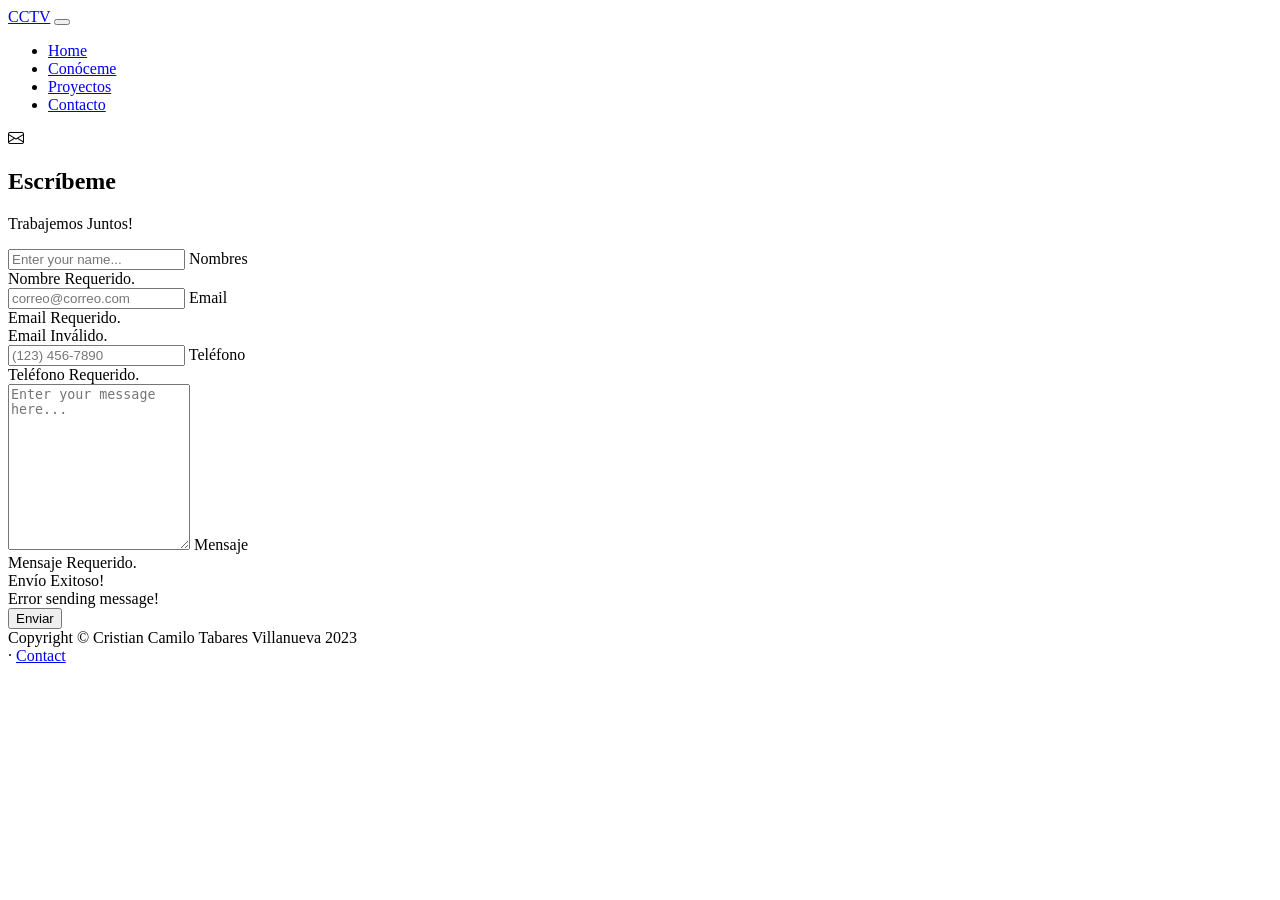
==== contact.html @ 469975e8 "Primera versión del Portafolio personal" ====
<!DOCTYPE html>
<html lang="en">
    <head>
        <meta charset="utf-8" />
        <meta name="viewport" content="width=device-width, initial-scale=1, shrink-to-fit=no" />
        <meta name="description" content />
        <meta name="author" content />
        <title>HV - Cristian Camilo Tabares Villanueva</title>
        <!-- Favicon-->
        <link rel="icon" type="image/x-icon" href="assets/favicon.ico" />
        <!-- Custom Google font-->
        <link rel="preconnect" href="https://fonts.googleapis.com" />
        <link rel="preconnect" href="https://fonts.gstatic.com" crossorigin />
        <link href="https://fonts.googleapis.com/css2?family=Plus+Jakarta+Sans:wght@100;200;300;400;500;600;700;800;900&amp;display=swap" rel="stylesheet" />
        <!-- Bootstrap icons-->
        <link href="https://cdn.jsdelivr.net/npm/bootstrap-icons@1.8.1/font/bootstrap-icons.css" rel="stylesheet" />
        <!-- Core theme CSS (includes Bootstrap)-->
        <link href="css/styles.css" rel="stylesheet" />
    </head>
    <body class="d-flex flex-column">
        <main class="flex-shrink-0">
            <!-- Navigation-->
            <nav class="navbar navbar-expand-lg navbar-light bg-white py-3">
                <div class="container px-5">
                    <a class="navbar-brand" href="index.html"><span class="fw-bolder text-primary">CCTV</span></a>
                    <button class="navbar-toggler" type="button" data-bs-toggle="collapse" data-bs-target="#navbarSupportedContent" aria-controls="navbarSupportedContent" aria-expanded="false" aria-label="Toggle navigation"><span class="navbar-toggler-icon"></span></button>
                    <div class="collapse navbar-collapse" id="navbarSupportedContent">
                        <ul class="navbar-nav ms-auto mb-2 mb-lg-0 small fw-bolder">
                            <li class="nav-item"><a class="nav-link" href="index.html">Home</a></li>
                            <li class="nav-item"><a class="nav-link" href="resume.html">Conóceme</a></li>
                            <li class="nav-item"><a class="nav-link" href="projects.html">Proyectos</a></li>
                            <li class="nav-item"><a class="nav-link" href="contact.html">Contacto</a></li>
                        </ul>
                    </div>
                </div>
            </nav>
            <!-- Page content-->
            <section class="py-5">
                <div class="container px-5">
                    <!-- Contact form-->
                    <div class="bg-light rounded-4 py-5 px-4 px-md-5">
                        <div class="text-center mb-5">
                            <div class="feature bg-primary bg-gradient-primary-to-secondary text-white rounded-3 mb-3"><i class="bi bi-envelope"></i></div>
                            <h1 class="fw-bolder">Escríbeme</h1>
                            <p class="lead fw-normal text-muted mb-0">Trabajemos Juntos!</p>
                        </div>
                        <div class="row gx-5 justify-content-center">
                            <div class="col-lg-8 col-xl-6">
                                <!-- * * * * * * * * * * * * * * *-->
                                <!-- * * SB Forms Contact Form * *-->
                                <!-- * * * * * * * * * * * * * * *-->
                                <!-- This form is pre-integrated with SB Forms.-->
                                <!-- To make this form functional, sign up at-->
                                <!-- https://startbootstrap.com/solution/contact-forms-->
                                <!-- to get an API token!-->
                                <form id="contactForm" data-sb-form-api-token="API_TOKEN">
                                    <!-- Name input-->
                                    <div class="form-floating mb-3">
                                        <input class="form-control" id="name" type="text" placeholder="Enter your name..." data-sb-validations="required" />
                                        <label for="name">Nombres</label>
                                        <div class="invalid-feedback" data-sb-feedback="name:required">Nombre Requerido.</div>
                                    </div>
                                    <!-- Email address input-->
                                    <div class="form-floating mb-3">
                                        <input class="form-control" id="email" type="email" placeholder="correo@correo.com" data-sb-validations="required,email" />
                                        <label for="email">Email</label>
                                        <div class="invalid-feedback" data-sb-feedback="email:required">Email Requerido.</div>
                                        <div class="invalid-feedback" data-sb-feedback="email:email">Email Inválido.</div>
                                    </div>
                                    <!-- Phone number input-->
                                    <div class="form-floating mb-3">
                                        <input class="form-control" id="phone" type="tel" placeholder="(123) 456-7890" data-sb-validations="required" />
                                        <label for="phone">Teléfono</label>
                                        <div class="invalid-feedback" data-sb-feedback="phone:required">Teléfono Requerido.</div>
                                    </div>
                                    <!-- Message input-->
                                    <div class="form-floating mb-3">
                                        <textarea class="form-control" id="message" type="text" placeholder="Enter your message here..." style="height: 10rem" data-sb-validations="required"></textarea>
                                        <label for="message">Mensaje</label>
                                        <div class="invalid-feedback" data-sb-feedback="message:required">Mensaje Requerido.</div>
                                    </div>
                                    <!-- Submit success message-->
                                    <!---->
                                    <!-- This is what your users will see when the form-->
                                    <!-- has successfully submitted-->
                                    <div class="d-none" id="submitSuccessMessage">
                                        <div class="text-center mb-3">
                                            <div class="fw-bolder">Envío Exitoso!</div>
                                            <!-- <a href="https://startbootstrap.com/solution/contact-forms">https://startbootstrap.com/solution/contact-forms</a> -->
                                        </div>
                                    </div>
                                    <!-- Submit error message-->
                                    <!---->
                                    <!-- This is what your users will see when there is-->
                                    <!-- an error submitting the form-->
                                    <div class="d-none" id="submitErrorMessage"><div class="text-center text-danger mb-3">Error sending message!</div></div>
                                    <!-- Submit Button-->
                                    <div class="d-grid"><button class="btn btn-primary btn-lg disabled" id="submitButton" href="mailto:cktv8822@gmail.com" type="submit">Enviar</button></div>
                                </form>
                            </div>
                        </div>
                    </div>
                </div>
            </section>
        </main>
        <!-- Footer-->
        <footer class="bg-white py-4 mt-auto">
            <div class="container px-5">
                <div class="row align-items-center justify-content-between flex-column flex-sm-row">
                    <div class="col-auto"><div class="small m-0">Copyright &copy; Cristian Camilo Tabares Villanueva 2023</div></div>
                    <div class="col-auto">
                        <!-- <a class="small" href="#!">Privacy</a>
                        <span class="mx-1">&middot;</span>
                        <a class="small" href="#!">Terms</a> -->
                        <span class="mx-1">&middot;</span>
                        <a class="small" href="mailto:cktv8822@gmail.com">Contact</a>
                    </div>
                </div>
            </div>
        </footer>
        <!-- Bootstrap core JS-->
        <script src="https://cdn.jsdelivr.net/npm/bootstrap@5.2.3/dist/js/bootstrap.bundle.min.js"></script>
        <!-- Core theme JS-->
        <script src="js/scripts.js"></script>
        <!-- * * * * * * * * * * * * * * * * * * * * * * * * * * * * * * * * * * * * * * * *-->
        <!-- * *                               SB Forms JS                               * *-->
        <!-- * * Activate your form at https://startbootstrap.com/solution/contact-forms * *-->
        <!-- * * * * * * * * * * * * * * * * * * * * * * * * * * * * * * * * * * * * * * * *-->
        <script src="https://cdn.startbootstrap.com/sb-forms-latest.js"></script>
    </body>
</html>
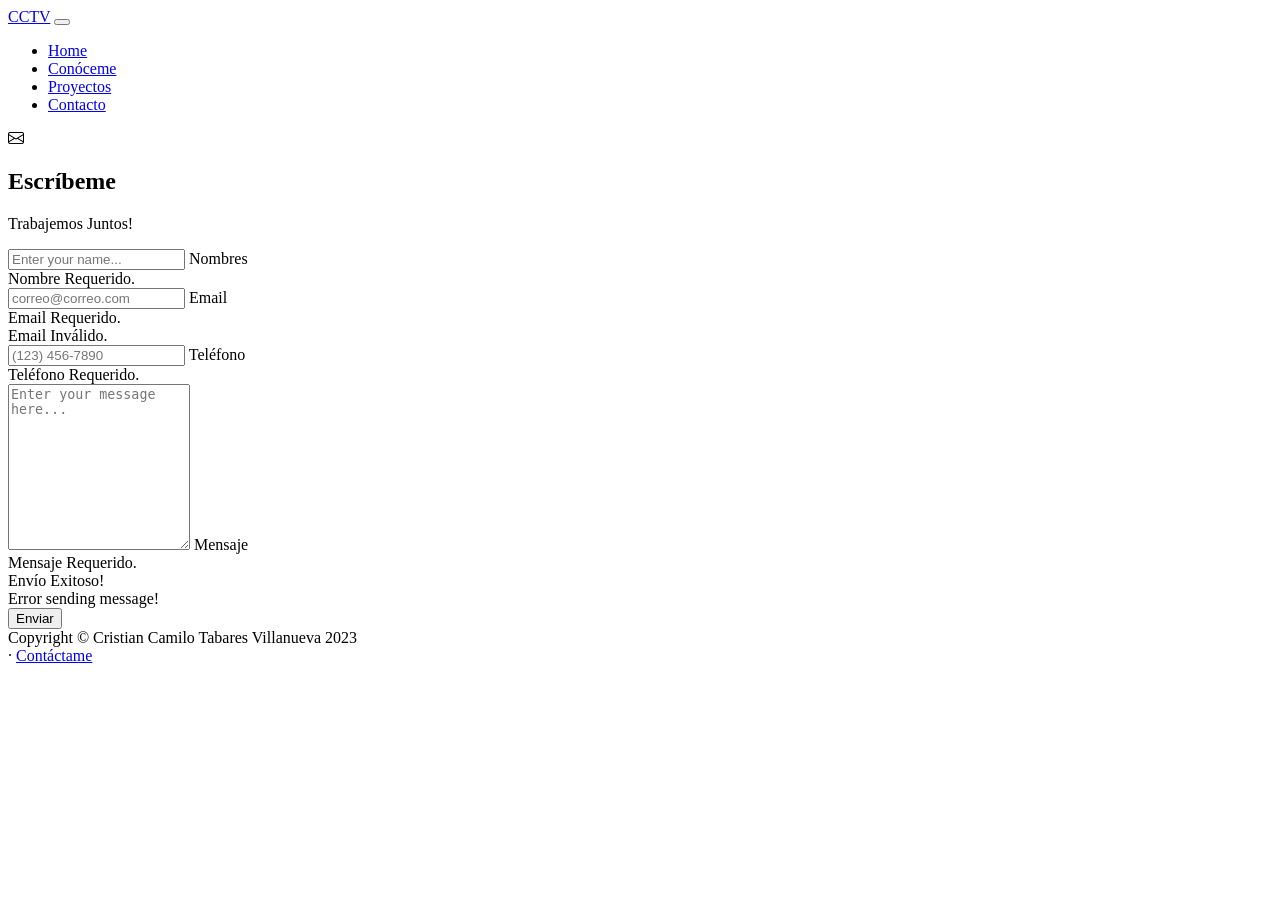
==== commit 49144c01: "Mejoras" ====
--- a/contact.html
+++ b/contact.html
@@ -113,7 +113,7 @@
                         <span class="mx-1">&middot;</span>
                         <a class="small" href="#!">Terms</a> -->
                         <span class="mx-1">&middot;</span>
-                        <a class="small" href="mailto:cktv8822@gmail.com">Contact</a>
+                        <a class="small" href="mailto:cktv8822@gmail.com">Contáctame</a>
                     </div>
                 </div>
             </div>
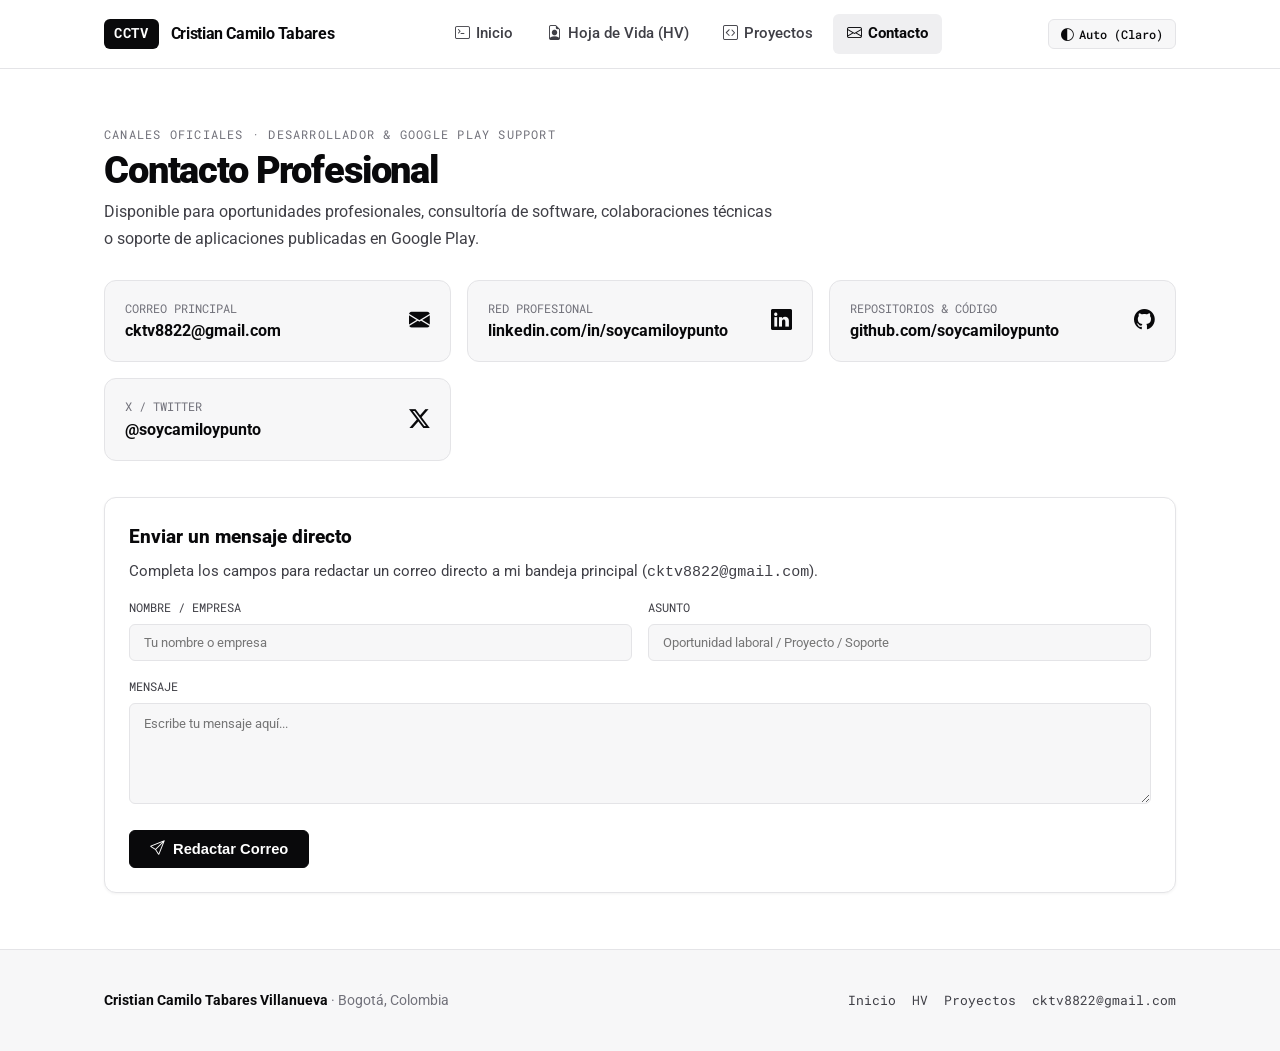
==== commit bba24588: "feat: rediseño profesional monocromático B&W con modo claro/oscuro automático, actualización HV (PRA" ====
--- a/contact.html
+++ b/contact.html
@@ -1,131 +1,144 @@
 <!DOCTYPE html>
-<html lang="en">
-    <head>
-        <meta charset="utf-8" />
-        <meta name="viewport" content="width=device-width, initial-scale=1, shrink-to-fit=no" />
-        <meta name="description" content />
-        <meta name="author" content />
-        <title>HV - Cristian Camilo Tabares Villanueva</title>
-        <!-- Favicon-->
-        <link rel="icon" type="image/x-icon" href="assets/favicon.ico" />
-        <!-- Custom Google font-->
-        <link rel="preconnect" href="https://fonts.googleapis.com" />
-        <link rel="preconnect" href="https://fonts.gstatic.com" crossorigin />
-        <link href="https://fonts.googleapis.com/css2?family=Plus+Jakarta+Sans:wght@100;200;300;400;500;600;700;800;900&amp;display=swap" rel="stylesheet" />
-        <!-- Bootstrap icons-->
-        <link href="https://cdn.jsdelivr.net/npm/bootstrap-icons@1.8.1/font/bootstrap-icons.css" rel="stylesheet" />
-        <!-- Core theme CSS (includes Bootstrap)-->
-        <link href="css/styles.css" rel="stylesheet" />
-    </head>
-    <body class="d-flex flex-column">
-        <main class="flex-shrink-0">
-            <!-- Navigation-->
-            <nav class="navbar navbar-expand-lg navbar-light bg-white py-3">
-                <div class="container px-5">
-                    <a class="navbar-brand" href="index.html"><span class="fw-bolder text-primary">CCTV</span></a>
-                    <button class="navbar-toggler" type="button" data-bs-toggle="collapse" data-bs-target="#navbarSupportedContent" aria-controls="navbarSupportedContent" aria-expanded="false" aria-label="Toggle navigation"><span class="navbar-toggler-icon"></span></button>
-                    <div class="collapse navbar-collapse" id="navbarSupportedContent">
-                        <ul class="navbar-nav ms-auto mb-2 mb-lg-0 small fw-bolder">
-                            <li class="nav-item"><a class="nav-link" href="index.html">Home</a></li>
-                            <li class="nav-item"><a class="nav-link" href="resume.html">Conóceme</a></li>
-                            <li class="nav-item"><a class="nav-link" href="projects.html">Proyectos</a></li>
-                            <li class="nav-item"><a class="nav-link" href="contact.html">Contacto</a></li>
-                        </ul>
-                    </div>
+<html lang="es">
+
+<head>
+  <meta charset="utf-8" />
+  <meta name="viewport" content="width=device-width, initial-scale=1" />
+  <meta name="description" content="Contacto profesional y soporte de desarrollador de Cristian Camilo Tabares Villanueva." />
+  <meta name="author" content="Cristian Camilo Tabares Villanueva" />
+  <title>Contacto · Cristian Camilo Tabares Villanueva</title>
+  <link rel="icon" type="image/x-icon" href="assets/favicon.ico" />
+  <!-- Google Fonts: Roboto & Roboto Mono -->
+  <link rel="preconnect" href="https://fonts.googleapis.com" />
+  <link rel="preconnect" href="https://fonts.gstatic.com" crossorigin />
+  <link href="https://fonts.googleapis.com/css2?family=Roboto+Mono:wght@400;500;600;700&amp;family=Roboto:wght@300;400;500;700;900&amp;display=swap" rel="stylesheet" />
+  <!-- Bootstrap Icons -->
+  <link rel="stylesheet" href="https://cdn.jsdelivr.net/npm/bootstrap-icons@1.11.3/font/bootstrap-icons.min.css" />
+  <!-- Main Stylesheet -->
+  <link href="css/styles.css" rel="stylesheet" />
+</head>
+
+<body>
+  <!-- Top Navigation -->
+  <header class="site-header">
+    <div class="container-dev navbar-dev">
+      <a class="brand-dev" href="index.html">
+        <span class="brand-mark">CCTV</span>
+        <span class="brand-name">Cristian Camilo Tabares</span>
+      </a>
+
+      <ul class="nav-links-dev" data-nav-list>
+        <li><a href="index.html"><i class="bi bi-terminal"></i> Inicio</a></li>
+        <li><a href="resume.html"><i class="bi bi-file-earmark-person"></i> Hoja de Vida (HV)</a></li>
+        <li><a href="projects.html"><i class="bi bi-code-square"></i> Proyectos</a></li>
+        <li><a class="active" href="contact.html"><i class="bi bi-envelope"></i> Contacto</a></li>
+      </ul>
+
+      <div class="nav-actions">
+        <button type="button" class="theme-toggle-btn" data-theme-toggle aria-label="Cambiar tema">
+          <i class="bi bi-circle-half"></i> <span>Auto</span>
+        </button>
+        <button type="button" class="mobile-menu-btn" data-mobile-toggle aria-label="Menú">
+          <i class="bi bi-list"></i>
+        </button>
+      </div>
+    </div>
+  </header>
+
+  <main>
+    <section class="section-dev" style="border-bottom: none; padding: 56px 0;">
+      <div class="container-dev">
+        <div class="section-header-dev">
+          <div>
+            <div class="section-kicker">Canales Oficiales &middot; Desarrollador &amp; Google Play Support</div>
+            <h1 class="hero-title" style="font-size: clamp(1.8rem, 3.5vw, 2.4rem); margin-bottom: 8px;">Contacto Profesional</h1>
+            <p class="hero-bio" style="margin-bottom: 0;">
+              Disponible para oportunidades profesionales, consultoría de software, colaboraciones técnicas o soporte de aplicaciones publicadas en Google Play.
+            </p>
+          </div>
+        </div>
+
+        <div class="docs-grid" style="margin-bottom: 36px;">
+          <a class="doc-card" href="mailto:cktv8822@gmail.com">
+            <div>
+              <div class="mono" style="font-size: 0.75rem; color: var(--text-muted);">CORREO PRINCIPAL</div>
+              <div style="font-weight: 700; font-size: 1rem;">cktv8822@gmail.com</div>
+            </div>
+            <i class="bi bi-envelope-fill" style="font-size: 1.3rem;"></i>
+          </a>
+
+          <a class="doc-card" href="https://www.linkedin.com/in/soycamiloypunto/" target="_blank" rel="noopener">
+            <div>
+              <div class="mono" style="font-size: 0.75rem; color: var(--text-muted);">RED PROFESIONAL</div>
+              <div style="font-weight: 700; font-size: 1rem;">linkedin.com/in/soycamiloypunto</div>
+            </div>
+            <i class="bi bi-linkedin" style="font-size: 1.3rem;"></i>
+          </a>
+
+          <a class="doc-card" href="https://github.com/soycamiloypunto" target="_blank" rel="noopener">
+            <div>
+              <div class="mono" style="font-size: 0.75rem; color: var(--text-muted);">REPOSITORIOS &amp; CÓDIGO</div>
+              <div style="font-weight: 700; font-size: 1rem;">github.com/soycamiloypunto</div>
+            </div>
+            <i class="bi bi-github" style="font-size: 1.3rem;"></i>
+          </a>
+
+          <a class="doc-card" href="https://x.com/soycamiloypunto" target="_blank" rel="noopener">
+            <div>
+              <div class="mono" style="font-size: 0.75rem; color: var(--text-muted);">X / TWITTER</div>
+              <div style="font-weight: 700; font-size: 1rem;">@soycamiloypunto</div>
+            </div>
+            <i class="bi bi-twitter-x" style="font-size: 1.3rem;"></i>
+          </a>
+        </div>
+
+        <!-- Direct Message Card -->
+        <div class="hv-card" style="grid-template-columns: 1fr;">
+          <div class="hv-body">
+            <h2 class="hv-role" style="margin-bottom: 6px;">Enviar un mensaje directo</h2>
+            <p class="hv-desc">Completa los campos para redactar un correo directo a mi bandeja principal (<code>cktv8822@gmail.com</code>).</p>
+
+            <form onsubmit="event.preventDefault(); const n=document.getElementById('c_name').value; const s=document.getElementById('c_subj').value || 'Contacto desde Portafolio Web'; const m=document.getElementById('c_msg').value; window.location.href='mailto:cktv8822@gmail.com?subject='+encodeURIComponent(s+' - '+n)+'&body='+encodeURIComponent(m);">
+              <div style="display: grid; grid-template-columns: repeat(auto-fit, minmax(240px, 1fr)); gap: 16px; margin-bottom: 16px;">
+                <div>
+                  <label for="c_name" class="mono" style="display: block; font-size: 0.78rem; margin-bottom: 6px; color: var(--text-secondary);">NOMBRE / EMPRESA</label>
+                  <input id="c_name" type="text" required placeholder="Tu nombre o empresa" style="width: 100%; padding: 10px 14px; border-radius: 6px; border: 1px solid var(--border-color); background: var(--bg-secondary); color: var(--text-primary); font-family: var(--font-sans);" />
                 </div>
-            </nav>
-            <!-- Page content-->
-            <section class="py-5">
-                <div class="container px-5">
-                    <!-- Contact form-->
-                    <div class="bg-light rounded-4 py-5 px-4 px-md-5">
-                        <div class="text-center mb-5">
-                            <div class="feature bg-primary bg-gradient-primary-to-secondary text-white rounded-3 mb-3"><i class="bi bi-envelope"></i></div>
-                            <h1 class="fw-bolder">Escríbeme</h1>
-                            <p class="lead fw-normal text-muted mb-0">Trabajemos Juntos!</p>
-                        </div>
-                        <div class="row gx-5 justify-content-center">
-                            <div class="col-lg-8 col-xl-6">
-                                <!-- * * * * * * * * * * * * * * *-->
-                                <!-- * * SB Forms Contact Form * *-->
-                                <!-- * * * * * * * * * * * * * * *-->
-                                <!-- This form is pre-integrated with SB Forms.-->
-                                <!-- To make this form functional, sign up at-->
-                                <!-- https://startbootstrap.com/solution/contact-forms-->
-                                <!-- to get an API token!-->
-                                <form id="contactForm" data-sb-form-api-token="API_TOKEN">
-                                    <!-- Name input-->
-                                    <div class="form-floating mb-3">
-                                        <input class="form-control" id="name" type="text" placeholder="Enter your name..." data-sb-validations="required" />
-                                        <label for="name">Nombres</label>
-                                        <div class="invalid-feedback" data-sb-feedback="name:required">Nombre Requerido.</div>
-                                    </div>
-                                    <!-- Email address input-->
-                                    <div class="form-floating mb-3">
-                                        <input class="form-control" id="email" type="email" placeholder="correo@correo.com" data-sb-validations="required,email" />
-                                        <label for="email">Email</label>
-                                        <div class="invalid-feedback" data-sb-feedback="email:required">Email Requerido.</div>
-                                        <div class="invalid-feedback" data-sb-feedback="email:email">Email Inválido.</div>
-                                    </div>
-                                    <!-- Phone number input-->
-                                    <div class="form-floating mb-3">
-                                        <input class="form-control" id="phone" type="tel" placeholder="(123) 456-7890" data-sb-validations="required" />
-                                        <label for="phone">Teléfono</label>
-                                        <div class="invalid-feedback" data-sb-feedback="phone:required">Teléfono Requerido.</div>
-                                    </div>
-                                    <!-- Message input-->
-                                    <div class="form-floating mb-3">
-                                        <textarea class="form-control" id="message" type="text" placeholder="Enter your message here..." style="height: 10rem" data-sb-validations="required"></textarea>
-                                        <label for="message">Mensaje</label>
-                                        <div class="invalid-feedback" data-sb-feedback="message:required">Mensaje Requerido.</div>
-                                    </div>
-                                    <!-- Submit success message-->
-                                    <!---->
-                                    <!-- This is what your users will see when the form-->
-                                    <!-- has successfully submitted-->
-                                    <div class="d-none" id="submitSuccessMessage">
-                                        <div class="text-center mb-3">
-                                            <div class="fw-bolder">Envío Exitoso!</div>
-                                            <!-- <a href="https://startbootstrap.com/solution/contact-forms">https://startbootstrap.com/solution/contact-forms</a> -->
-                                        </div>
-                                    </div>
-                                    <!-- Submit error message-->
-                                    <!---->
-                                    <!-- This is what your users will see when there is-->
-                                    <!-- an error submitting the form-->
-                                    <div class="d-none" id="submitErrorMessage"><div class="text-center text-danger mb-3">Error sending message!</div></div>
-                                    <!-- Submit Button-->
-                                    <div class="d-grid"><button class="btn btn-primary btn-lg disabled" id="submitButton" href="mailto:cktv8822@gmail.com" type="submit">Enviar</button></div>
-                                </form>
-                            </div>
-                        </div>
-                    </div>
+                <div>
+                  <label for="c_subj" class="mono" style="display: block; font-size: 0.78rem; margin-bottom: 6px; color: var(--text-secondary);">ASUNTO</label>
+                  <input id="c_subj" type="text" required placeholder="Oportunidad laboral / Proyecto / Soporte" style="width: 100%; padding: 10px 14px; border-radius: 6px; border: 1px solid var(--border-color); background: var(--bg-secondary); color: var(--text-primary); font-family: var(--font-sans);" />
                 </div>
-            </section>
-        </main>
-        <!-- Footer-->
-        <footer class="bg-white py-4 mt-auto">
-            <div class="container px-5">
-                <div class="row align-items-center justify-content-between flex-column flex-sm-row">
-                    <div class="col-auto"><div class="small m-0">Copyright &copy; Cristian Camilo Tabares Villanueva 2023</div></div>
-                    <div class="col-auto">
-                        <!-- <a class="small" href="#!">Privacy</a>
-                        <span class="mx-1">&middot;</span>
-                        <a class="small" href="#!">Terms</a> -->
-                        <span class="mx-1">&middot;</span>
-                        <a class="small" href="mailto:cktv8822@gmail.com">Contáctame</a>
-                    </div>
-                </div>
-            </div>
-        </footer>
-        <!-- Bootstrap core JS-->
-        <script src="https://cdn.jsdelivr.net/npm/bootstrap@5.2.3/dist/js/bootstrap.bundle.min.js"></script>
-        <!-- Core theme JS-->
-        <script src="js/scripts.js"></script>
-        <!-- * * * * * * * * * * * * * * * * * * * * * * * * * * * * * * * * * * * * * * * *-->
-        <!-- * *                               SB Forms JS                               * *-->
-        <!-- * * Activate your form at https://startbootstrap.com/solution/contact-forms * *-->
-        <!-- * * * * * * * * * * * * * * * * * * * * * * * * * * * * * * * * * * * * * * * *-->
-        <script src="https://cdn.startbootstrap.com/sb-forms-latest.js"></script>
-    </body>
+              </div>
+              <div style="margin-bottom: 18px;">
+                <label for="c_msg" class="mono" style="display: block; font-size: 0.78rem; margin-bottom: 6px; color: var(--text-secondary);">MENSAJE</label>
+                <textarea id="c_msg" rows="5" required placeholder="Escribe tu mensaje aquí..." style="width: 100%; padding: 12px 14px; border-radius: 6px; border: 1px solid var(--border-color); background: var(--bg-secondary); color: var(--text-primary); font-family: var(--font-sans); resize: vertical;"></textarea>
+              </div>
+              <button type="submit" class="btn-dev btn-dev-primary">
+                <i class="bi bi-send"></i> Redactar Correo
+              </button>
+            </form>
+          </div>
+        </div>
+      </div>
+    </section>
+  </main>
+
+  <!-- Footer -->
+  <footer class="site-footer">
+    <div class="container-dev footer-inner">
+      <div>
+        <strong style="color: var(--text-primary);">Cristian Camilo Tabares Villanueva</strong> &middot; Bogotá, Colombia
+      </div>
+      <div class="social-row">
+        <a class="social-link" href="index.html">Inicio</a>
+        <a class="social-link" href="resume.html">HV</a>
+        <a class="social-link" href="projects.html">Proyectos</a>
+        <a class="social-link" href="mailto:cktv8822@gmail.com">cktv8822@gmail.com</a>
+      </div>
+    </div>
+  </footer>
+
+  <script src="js/scripts.js"></script>
+</body>
+
 </html>
--- a/css/styles.css
+++ b/css/styles.css
@@ -0,0 +1,1026 @@
+/* ==========================================================================
+   CRISTIAN CAMILO TABARES VILLANUEVA — DEVELOPER PORTFOLIO & HV
+   Monochrome Black & White Design System · Auto Light/Dark Mode · Roboto
+   ========================================================================== */
+
+:root {
+  --bg-primary: #ffffff;
+  --bg-secondary: #f7f7f8;
+  --bg-tertiary: #efeff1;
+  --bg-card: #ffffff;
+  --bg-glass: rgba(255, 255, 255, 0.86);
+  --text-primary: #09090b;
+  --text-secondary: #3f3f46;
+  --text-muted: #71717a;
+  --border-color: #e4e4e7;
+  --border-strong: #18181b;
+  --accent-bg: #09090b;
+  --accent-text: #ffffff;
+  --accent-hover: #27272a;
+  --badge-bg: #f4f4f5;
+  --badge-border: #d4d4d8;
+  --badge-text: #18181b;
+  --status-active-bg: #09090b;
+  --status-active-text: #ffffff;
+  --notice-bg: #f8f8f9;
+  --notice-border: #27272a;
+  --shadow-sm: 0 1px 3px rgba(0, 0, 0, 0.05);
+  --shadow-md: 0 8px 24px rgba(0, 0, 0, 0.06);
+  --shadow-lg: 0 16px 36px rgba(0, 0, 0, 0.1);
+  --logo-card-bg: #f4f4f5;
+  --radius-sm: 6px;
+  --radius-md: 12px;
+  --radius-lg: 16px;
+  --font-sans: 'Roboto', -apple-system, BlinkMacSystemFont, 'Segoe UI', sans-serif;
+  --font-mono: 'Roboto Mono', ui-monospace, SFMono-Regular, Menlo, Monaco, Consolas, monospace;
+}
+
+/* Automatic Dark Mode via Browser / OS Preference */
+@media (prefers-color-scheme: dark) {
+  :root:not([data-theme="light"]) {
+    --bg-primary: #09090b;
+    --bg-secondary: #111114;
+    --bg-tertiary: #18181c;
+    --bg-card: #121216;
+    --bg-glass: rgba(9, 9, 11, 0.86);
+    --text-primary: #fafafa;
+    --text-secondary: #d4d4d8;
+    --text-muted: #a1a1aa;
+    --border-color: #27272a;
+    --border-strong: #fafafa;
+    --accent-bg: #fafafa;
+    --accent-text: #09090b;
+    --accent-hover: #e4e4e7;
+    --badge-bg: #18181c;
+    --badge-border: #3f3f46;
+    --badge-text: #e4e4e7;
+    --status-active-bg: #fafafa;
+    --status-active-text: #09090b;
+    --notice-bg: #141418;
+    --notice-border: #e4e4e7;
+    --shadow-sm: 0 1px 3px rgba(0, 0, 0, 0.4);
+    --shadow-md: 0 8px 24px rgba(0, 0, 0, 0.5);
+    --shadow-lg: 0 16px 40px rgba(0, 0, 0, 0.65);
+    --logo-card-bg: #1c1c22;
+  }
+}
+
+/* Explicit Manual Dark Override */
+:root[data-theme="dark"] {
+  --bg-primary: #09090b;
+  --bg-secondary: #111114;
+  --bg-tertiary: #18181c;
+  --bg-card: #121216;
+  --bg-glass: rgba(9, 9, 11, 0.86);
+  --text-primary: #fafafa;
+  --text-secondary: #d4d4d8;
+  --text-muted: #a1a1aa;
+  --border-color: #27272a;
+  --border-strong: #fafafa;
+  --accent-bg: #fafafa;
+  --accent-text: #09090b;
+  --accent-hover: #e4e4e7;
+  --badge-bg: #18181c;
+  --badge-border: #3f3f46;
+  --badge-text: #e4e4e7;
+  --status-active-bg: #fafafa;
+  --status-active-text: #09090b;
+  --notice-bg: #141418;
+  --notice-border: #e4e4e7;
+  --shadow-sm: 0 1px 3px rgba(0, 0, 0, 0.4);
+  --shadow-md: 0 8px 24px rgba(0, 0, 0, 0.5);
+  --shadow-lg: 0 16px 40px rgba(0, 0, 0, 0.65);
+  --logo-card-bg: #1c1c22;
+}
+
+/* Base Reset & Typography */
+*, *::before, *::after {
+  box-sizing: border-box;
+  margin: 0;
+  padding: 0;
+}
+
+html {
+  scroll-behavior: smooth;
+  color-scheme: light dark;
+}
+
+body {
+  background-color: var(--bg-primary);
+  color: var(--text-primary);
+  font-family: var(--font-sans);
+  font-size: 16px;
+  line-height: 1.6;
+  min-height: 100vh;
+  display: flex;
+  flex-direction: column;
+  transition: background-color 0.2s ease, color 0.2s ease;
+  -webkit-font-smoothing: antialiased;
+}
+
+a {
+  color: var(--text-primary);
+  text-decoration: none;
+  transition: opacity 0.15s ease, color 0.15s ease;
+}
+
+a:hover {
+  opacity: 0.8;
+}
+
+img {
+  max-width: 100%;
+  height: auto;
+  display: block;
+}
+
+.container-dev {
+  width: 100%;
+  max-width: 1120px;
+  margin: 0 auto;
+  padding: 0 24px;
+}
+
+.mono {
+  font-family: var(--font-mono);
+}
+
+/* ==========================================================================
+   NAVBAR
+   ========================================================================== */
+.site-header {
+  position: sticky;
+  top: 0;
+  z-index: 1000;
+  background-color: var(--bg-glass);
+  backdrop-filter: blur(14px);
+  -webkit-backdrop-filter: blur(14px);
+  border-bottom: 1px solid var(--border-color);
+}
+
+.navbar-dev {
+  display: flex;
+  align-items: center;
+  justify-content: space-between;
+  min-height: 68px;
+  gap: 16px;
+}
+
+.brand-dev {
+  display: flex;
+  align-items: center;
+  gap: 12px;
+  font-weight: 900;
+  font-size: 1.15rem;
+  letter-spacing: -0.02em;
+  color: var(--text-primary);
+}
+
+.brand-mark {
+  display: inline-flex;
+  align-items: center;
+  justify-content: center;
+  padding: 4px 10px;
+  background-color: var(--accent-bg);
+  color: var(--accent-text);
+  font-family: var(--font-mono);
+  font-weight: 700;
+  font-size: 0.85rem;
+  border-radius: var(--radius-sm);
+  letter-spacing: 0.05em;
+}
+
+.brand-name {
+  font-weight: 700;
+  font-size: 0.98rem;
+}
+
+.nav-links-dev {
+  display: flex;
+  align-items: center;
+  gap: 6px;
+  list-style: none;
+}
+
+.nav-links-dev a {
+  display: inline-flex;
+  align-items: center;
+  gap: 6px;
+  padding: 8px 14px;
+  border-radius: var(--radius-sm);
+  font-size: 0.92rem;
+  font-weight: 500;
+  color: var(--text-secondary);
+  transition: background-color 0.15s ease, color 0.15s ease;
+}
+
+.nav-links-dev a:hover,
+.nav-links-dev a.active {
+  background-color: var(--bg-tertiary);
+  color: var(--text-primary);
+  opacity: 1;
+}
+
+.nav-links-dev a.active {
+  font-weight: 700;
+}
+
+.nav-actions {
+  display: flex;
+  align-items: center;
+  gap: 8px;
+}
+
+.theme-toggle-btn {
+  display: inline-flex;
+  align-items: center;
+  gap: 6px;
+  padding: 6px 12px;
+  border-radius: var(--radius-sm);
+  border: 1px solid var(--border-color);
+  background-color: var(--bg-secondary);
+  color: var(--text-primary);
+  font-family: var(--font-mono);
+  font-size: 0.78rem;
+  font-weight: 500;
+  cursor: pointer;
+  transition: border-color 0.15s ease, background-color 0.15s ease;
+}
+
+.theme-toggle-btn:hover {
+  border-color: var(--border-strong);
+}
+
+.mobile-menu-btn {
+  display: none;
+  background: transparent;
+  border: 1px solid var(--border-color);
+  color: var(--text-primary);
+  padding: 6px 10px;
+  border-radius: var(--radius-sm);
+  font-size: 1.2rem;
+  cursor: pointer;
+}
+
+/* ==========================================================================
+   HERO & EXECUTIVE SUMMARY (HOME)
+   ========================================================================== */
+.hero-section {
+  padding: 56px 0 44px;
+  border-bottom: 1px solid var(--border-color);
+}
+
+.hero-grid {
+  display: grid;
+  grid-template-columns: 1fr 260px;
+  gap: 48px;
+  align-items: center;
+}
+
+.status-pill {
+  display: inline-flex;
+  align-items: center;
+  gap: 8px;
+  padding: 5px 12px;
+  background-color: var(--bg-secondary);
+  border: 1px solid var(--border-color);
+  border-radius: 999px;
+  font-family: var(--font-mono);
+  font-size: 0.78rem;
+  color: var(--text-secondary);
+  margin-bottom: 18px;
+}
+
+.status-dot {
+  width: 8px;
+  height: 8px;
+  border-radius: 50%;
+  background-color: var(--text-primary);
+  display: inline-block;
+  animation: pulseDot 2s infinite;
+}
+
+@keyframes pulseDot {
+  0%, 100% { opacity: 1; transform: scale(1); }
+  50% { opacity: 0.45; transform: scale(0.9); }
+}
+
+.hero-title {
+  font-size: clamp(2rem, 4vw, 2.85rem);
+  font-weight: 900;
+  line-height: 1.12;
+  letter-spacing: -0.03em;
+  margin-bottom: 12px;
+}
+
+.hero-subtitle {
+  font-family: var(--font-mono);
+  font-size: 1rem;
+  font-weight: 500;
+  color: var(--text-muted);
+  margin-bottom: 20px;
+}
+
+.hero-bio {
+  font-size: 1.02rem;
+  color: var(--text-secondary);
+  max-width: 680px;
+  margin-bottom: 26px;
+}
+
+.hero-actions {
+  display: flex;
+  flex-wrap: wrap;
+  gap: 12px;
+  align-items: center;
+  margin-bottom: 24px;
+}
+
+.btn-dev {
+  display: inline-flex;
+  align-items: center;
+  justify-content: center;
+  gap: 8px;
+  padding: 10px 20px;
+  border-radius: var(--radius-sm);
+  font-size: 0.92rem;
+  font-weight: 600;
+  cursor: pointer;
+  transition: all 0.15s ease;
+  border: 1px solid transparent;
+}
+
+.btn-dev-primary {
+  background-color: var(--accent-bg);
+  color: var(--accent-text);
+  border-color: var(--accent-bg);
+}
+
+.btn-dev-primary:hover {
+  background-color: var(--accent-hover);
+  color: var(--accent-text);
+  opacity: 1;
+}
+
+.btn-dev-outline {
+  background-color: transparent;
+  color: var(--text-primary);
+  border-color: var(--border-color);
+}
+
+.btn-dev-outline:hover {
+  border-color: var(--border-strong);
+  background-color: var(--bg-secondary);
+  opacity: 1;
+}
+
+.btn-dev-sm {
+  padding: 6px 13px;
+  font-size: 0.82rem;
+}
+
+.social-row {
+  display: flex;
+  align-items: center;
+  gap: 16px;
+  flex-wrap: wrap;
+}
+
+.social-link {
+  display: inline-flex;
+  align-items: center;
+  gap: 6px;
+  font-family: var(--font-mono);
+  font-size: 0.83rem;
+  color: var(--text-secondary);
+  padding: 4px 0;
+  border-bottom: 1px solid transparent;
+}
+
+.social-link:hover {
+  color: var(--text-primary);
+  border-bottom-color: var(--text-primary);
+  opacity: 1;
+}
+
+.profile-frame {
+  position: relative;
+  width: 240px;
+  height: 240px;
+  border-radius: var(--radius-lg);
+  overflow: hidden;
+  border: 2px solid var(--border-color);
+  background-color: var(--bg-secondary);
+  box-shadow: var(--shadow-md);
+  margin: 0 auto;
+}
+
+.profile-frame img {
+  width: 100%;
+  height: 100%;
+  object-fit: cover;
+  filter: grayscale(100%) contrast(1.08);
+  transition: filter 0.3s ease;
+}
+
+.profile-frame:hover img {
+  filter: grayscale(0%) contrast(1);
+}
+
+/* ==========================================================================
+   SECTIONS, HEADINGS & METRICS
+   ========================================================================== */
+.section-dev {
+  padding: 48px 0;
+  border-bottom: 1px solid var(--border-color);
+}
+
+.section-header-dev {
+  display: flex;
+  align-items: flex-end;
+  justify-content: space-between;
+  flex-wrap: wrap;
+  gap: 16px;
+  margin-bottom: 28px;
+}
+
+.section-kicker {
+  font-family: var(--font-mono);
+  font-size: 0.76rem;
+  text-transform: uppercase;
+  letter-spacing: 0.1em;
+  color: var(--text-muted);
+  margin-bottom: 4px;
+}
+
+.section-title {
+  font-size: 1.65rem;
+  font-weight: 800;
+  letter-spacing: -0.02em;
+}
+
+.stats-bar {
+  display: grid;
+  grid-template-columns: repeat(auto-fit, minmax(200px, 1fr));
+  gap: 16px;
+  margin-top: 28px;
+}
+
+.stat-card {
+  padding: 18px 20px;
+  background-color: var(--bg-secondary);
+  border: 1px solid var(--border-color);
+  border-radius: var(--radius-md);
+}
+
+.stat-value {
+  font-family: var(--font-mono);
+  font-size: 1.5rem;
+  font-weight: 700;
+  color: var(--text-primary);
+  line-height: 1.2;
+}
+
+.stat-label {
+  font-size: 0.85rem;
+  color: var(--text-muted);
+  margin-top: 4px;
+}
+
+/* ==========================================================================
+   FILTER TABS (HV & PROJECTS)
+   ========================================================================== */
+.filter-tabs {
+  display: flex;
+  flex-wrap: wrap;
+  gap: 8px;
+  margin-bottom: 32px;
+  padding-bottom: 16px;
+  border-bottom: 1px solid var(--border-color);
+}
+
+.filter-tab {
+  padding: 8px 16px;
+  border-radius: var(--radius-sm);
+  border: 1px solid var(--border-color);
+  background-color: var(--bg-secondary);
+  color: var(--text-secondary);
+  font-family: var(--font-mono);
+  font-size: 0.83rem;
+  font-weight: 500;
+  cursor: pointer;
+  transition: all 0.15s ease;
+}
+
+.filter-tab:hover {
+  border-color: var(--border-strong);
+  color: var(--text-primary);
+}
+
+.filter-tab.active {
+  background-color: var(--accent-bg);
+  color: var(--accent-text);
+  border-color: var(--accent-bg);
+  font-weight: 700;
+}
+
+/* ==========================================================================
+   HV / RESUME CARDS (EMPLEOS & ESTUDIOS WITH PHOTOS)
+   ========================================================================== */
+.hv-list {
+  display: flex;
+  flex-direction: column;
+  gap: 20px;
+}
+
+.hv-card {
+  display: grid;
+  grid-template-columns: 220px 1fr;
+  gap: 24px;
+  padding: 24px;
+  background-color: var(--bg-card);
+  border: 1px solid var(--border-color);
+  border-radius: var(--radius-md);
+  box-shadow: var(--shadow-sm);
+  transition: border-color 0.2s ease, transform 0.2s ease;
+}
+
+.hv-card:hover {
+  border-color: var(--border-strong);
+}
+
+.hv-media {
+  display: flex;
+  flex-direction: column;
+  justify-content: space-between;
+  background-color: var(--logo-card-bg);
+  border: 1px solid var(--border-color);
+  border-radius: var(--radius-sm);
+  padding: 14px;
+  text-align: center;
+}
+
+.hv-logo-wrap {
+  width: 100%;
+  height: 105px;
+  display: flex;
+  align-items: center;
+  justify-content: center;
+  overflow: hidden;
+  border-radius: 6px;
+  background-color: #ffffff;
+  padding: 10px;
+  margin-bottom: 10px;
+}
+
+.hv-logo-wrap.dark-logo {
+  background-color: #121216;
+  padding: 0;
+}
+
+.hv-logo-wrap img {
+  max-height: 85px;
+  max-width: 100%;
+  width: auto;
+  object-fit: contain;
+}
+
+.hv-logo-wrap.dark-logo img {
+  width: 100%;
+  height: 100%;
+  max-height: 105px;
+  object-fit: cover;
+}
+
+.hv-period {
+  font-family: var(--font-mono);
+  font-size: 0.78rem;
+  font-weight: 700;
+  color: var(--text-primary);
+  display: block;
+}
+
+.hv-location {
+  font-size: 0.76rem;
+  color: var(--text-muted);
+  margin-top: 2px;
+}
+
+.hv-body {
+  display: flex;
+  flex-direction: column;
+  justify-content: center;
+}
+
+.hv-header-row {
+  display: flex;
+  align-items: flex-start;
+  justify-content: space-between;
+  flex-wrap: wrap;
+  gap: 10px;
+  margin-bottom: 8px;
+}
+
+.hv-role {
+  font-size: 1.2rem;
+  font-weight: 800;
+  color: var(--text-primary);
+}
+
+.hv-company {
+  font-size: 0.95rem;
+  font-weight: 600;
+  color: var(--text-secondary);
+  margin-bottom: 10px;
+}
+
+.hv-desc {
+  font-size: 0.94rem;
+  color: var(--text-secondary);
+  margin-bottom: 14px;
+}
+
+/* Badges & Tech Tags */
+.tag-list {
+  display: flex;
+  flex-wrap: wrap;
+  gap: 6px;
+}
+
+.tag-chip {
+  display: inline-flex;
+  align-items: center;
+  gap: 5px;
+  padding: 4px 10px;
+  border-radius: 4px;
+  background-color: var(--badge-bg);
+  border: 1px solid var(--badge-border);
+  color: var(--badge-text);
+  font-family: var(--font-mono);
+  font-size: 0.75rem;
+  font-weight: 500;
+}
+
+.tag-chip-solid {
+  background-color: var(--status-active-bg);
+  color: var(--status-active-text);
+  border-color: var(--status-active-bg);
+  font-weight: 700;
+}
+
+/* ==========================================================================
+   PROJECTS GRID & CARDS
+   ========================================================================== */
+.notice-banner {
+  display: flex;
+  align-items: flex-start;
+  gap: 14px;
+  padding: 16px 20px;
+  background-color: var(--notice-bg);
+  border: 1px solid var(--border-color);
+  border-left: 4px solid var(--notice-border);
+  border-radius: var(--radius-sm);
+  margin-bottom: 32px;
+}
+
+.notice-banner i {
+  font-size: 1.25rem;
+  color: var(--text-primary);
+  margin-top: 2px;
+}
+
+.notice-banner-text {
+  font-size: 0.9rem;
+  color: var(--text-secondary);
+}
+
+.notice-banner-text strong {
+  color: var(--text-primary);
+}
+
+.projects-grid {
+  display: grid;
+  grid-template-columns: repeat(auto-fill, minmax(340px, 1fr));
+  gap: 24px;
+}
+
+.projects-grid-featured {
+  display: grid;
+  grid-template-columns: repeat(auto-fill, minmax(500px, 1fr));
+  gap: 28px;
+}
+
+.project-card {
+  display: flex;
+  flex-direction: column;
+  background-color: var(--bg-card);
+  border: 1px solid var(--border-color);
+  border-radius: var(--radius-md);
+  overflow: hidden;
+  box-shadow: var(--shadow-sm);
+  transition: border-color 0.2s ease, box-shadow 0.2s ease;
+}
+
+.project-card:hover {
+  border-color: var(--border-strong);
+  box-shadow: var(--shadow-md);
+}
+
+.project-thumb {
+  position: relative;
+  width: 100%;
+  height: 220px;
+  background-color: #0d0d11;
+  border-bottom: 1px solid var(--border-color);
+  overflow: hidden;
+  display: flex;
+  align-items: center;
+  justify-content: center;
+}
+
+.project-thumb img.main-img {
+  width: 100%;
+  height: 100%;
+  object-fit: cover;
+  transition: transform 0.35s ease;
+}
+
+.project-card:hover .project-thumb img.main-img {
+  transform: scale(1.03);
+}
+
+.project-thumb-gallery {
+  display: grid;
+  grid-template-columns: 1.35fr 0.65fr;
+  width: 100%;
+  height: 100%;
+  gap: 2px;
+  background-color: var(--border-color);
+}
+
+.project-thumb-gallery .gallery-main {
+  width: 100%;
+  height: 100%;
+  overflow: hidden;
+  background: #08080c;
+}
+
+.project-thumb-gallery .gallery-main img {
+  width: 100%;
+  height: 100%;
+  object-fit: cover;
+}
+
+.project-thumb-gallery .gallery-side {
+  display: grid;
+  grid-template-rows: 1fr 1fr;
+  gap: 2px;
+  height: 100%;
+}
+
+.project-thumb-gallery .gallery-side img {
+  width: 100%;
+  height: 100%;
+  object-fit: cover;
+  background: #08080c;
+}
+
+.project-status-badge {
+  position: absolute;
+  top: 12px;
+  left: 12px;
+  padding: 4px 10px;
+  border-radius: 4px;
+  background-color: rgba(9, 9, 11, 0.88);
+  color: #ffffff;
+  border: 1px solid rgba(255, 255, 255, 0.25);
+  font-family: var(--font-mono);
+  font-size: 0.72rem;
+  font-weight: 600;
+  backdrop-filter: blur(6px);
+}
+
+.project-icon-float {
+  position: absolute;
+  bottom: 12px;
+  right: 12px;
+  width: 48px;
+  height: 48px;
+  border-radius: 10px;
+  border: 2px solid rgba(255, 255, 255, 0.35);
+  background-color: #09090b;
+  overflow: hidden;
+  box-shadow: 0 4px 12px rgba(0, 0, 0, 0.5);
+}
+
+.project-icon-float img {
+  width: 100%;
+  height: 100%;
+  object-fit: cover;
+}
+
+.project-content {
+  padding: 22px;
+  display: flex;
+  flex-direction: column;
+  flex: 1;
+}
+
+.project-meta {
+  font-family: var(--font-mono);
+  font-size: 0.75rem;
+  color: var(--text-muted);
+  margin-bottom: 6px;
+}
+
+.project-title {
+  font-size: 1.22rem;
+  font-weight: 800;
+  margin-bottom: 8px;
+  color: var(--text-primary);
+}
+
+.project-desc {
+  font-size: 0.92rem;
+  color: var(--text-secondary);
+  margin-bottom: 14px;
+}
+
+.project-features {
+  list-style: none;
+  margin-bottom: 16px;
+  padding-left: 0;
+}
+
+.project-features li {
+  font-size: 0.85rem;
+  color: var(--text-secondary);
+  margin-bottom: 5px;
+  display: flex;
+  align-items: flex-start;
+  gap: 8px;
+}
+
+.project-features li::before {
+  content: "→";
+  font-family: var(--font-mono);
+  color: var(--text-primary);
+  font-weight: 700;
+}
+
+.project-footer {
+  margin-top: auto;
+  padding-top: 16px;
+  border-top: 1px solid var(--border-color);
+  display: flex;
+  flex-direction: column;
+  gap: 12px;
+}
+
+.project-links {
+  display: flex;
+  flex-wrap: wrap;
+  gap: 8px;
+}
+
+/* ==========================================================================
+   SKILLS & DOCUMENTS GRID
+   ========================================================================== */
+.skills-grid {
+  display: grid;
+  grid-template-columns: repeat(auto-fit, minmax(250px, 1fr));
+  gap: 18px;
+}
+
+.skill-box {
+  padding: 20px;
+  background-color: var(--bg-card);
+  border: 1px solid var(--border-color);
+  border-radius: var(--radius-md);
+}
+
+.skill-box-title {
+  font-family: var(--font-mono);
+  font-size: 0.85rem;
+  font-weight: 700;
+  text-transform: uppercase;
+  letter-spacing: 0.05em;
+  margin-bottom: 12px;
+  color: var(--text-primary);
+  display: flex;
+  align-items: center;
+  gap: 8px;
+}
+
+.docs-grid {
+  display: grid;
+  grid-template-columns: repeat(auto-fit, minmax(260px, 1fr));
+  gap: 16px;
+}
+
+.doc-card {
+  display: flex;
+  align-items: center;
+  justify-content: space-between;
+  padding: 18px 20px;
+  background-color: var(--bg-secondary);
+  border: 1px solid var(--border-color);
+  border-radius: var(--radius-md);
+  transition: border-color 0.15s ease, background-color 0.15s ease;
+}
+
+.doc-card:hover {
+  border-color: var(--border-strong);
+  background-color: var(--bg-tertiary);
+  opacity: 1;
+}
+
+/* ==========================================================================
+   FOOTER
+   ========================================================================== */
+.site-footer {
+  margin-top: auto;
+  padding: 36px 0;
+  background-color: var(--bg-secondary);
+  border-top: 1px solid var(--border-color);
+  font-size: 0.88rem;
+  color: var(--text-muted);
+}
+
+.footer-inner {
+  display: flex;
+  align-items: center;
+  justify-content: space-between;
+  flex-wrap: wrap;
+  gap: 16px;
+}
+
+/* ==========================================================================
+   RESPONSIVE & PRINT
+   ========================================================================== */
+@media (max-width: 860px) {
+  .hero-grid {
+    grid-template-columns: 1fr;
+    text-align: left;
+  }
+  .profile-frame {
+    order: -1;
+    margin: 0;
+    width: 140px;
+    height: 140px;
+  }
+  .hv-card {
+    grid-template-columns: 1fr;
+  }
+  .hv-media {
+    flex-direction: row;
+    align-items: center;
+    gap: 16px;
+    text-align: left;
+  }
+  .hv-logo-wrap {
+    width: 120px;
+    height: 70px;
+    margin-bottom: 0;
+    flex-shrink: 0;
+  }
+  .projects-grid-featured {
+    grid-template-columns: 1fr;
+  }
+}
+
+@media (max-width: 680px) {
+  .mobile-menu-btn {
+    display: inline-flex;
+  }
+  .nav-links-dev {
+    display: none;
+    position: absolute;
+    top: 68px;
+    left: 0;
+    right: 0;
+    background-color: var(--bg-primary);
+    border-bottom: 1px solid var(--border-color);
+    flex-direction: column;
+    align-items: stretch;
+    padding: 12px 24px;
+  }
+  .nav-links-dev.show {
+    display: flex;
+  }
+}
+
+@media print {
+  .site-header, .filter-tabs, .site-footer, .btn-dev {
+    display: none !important;
+  }
+  body {
+    background: #ffffff !important;
+    color: #000000 !important;
+  }
+  .hv-card, .skill-box {
+    break-inside: avoid;
+    border: 1px solid #cccccc !important;
+    box-shadow: none !important;
+  }
+}
